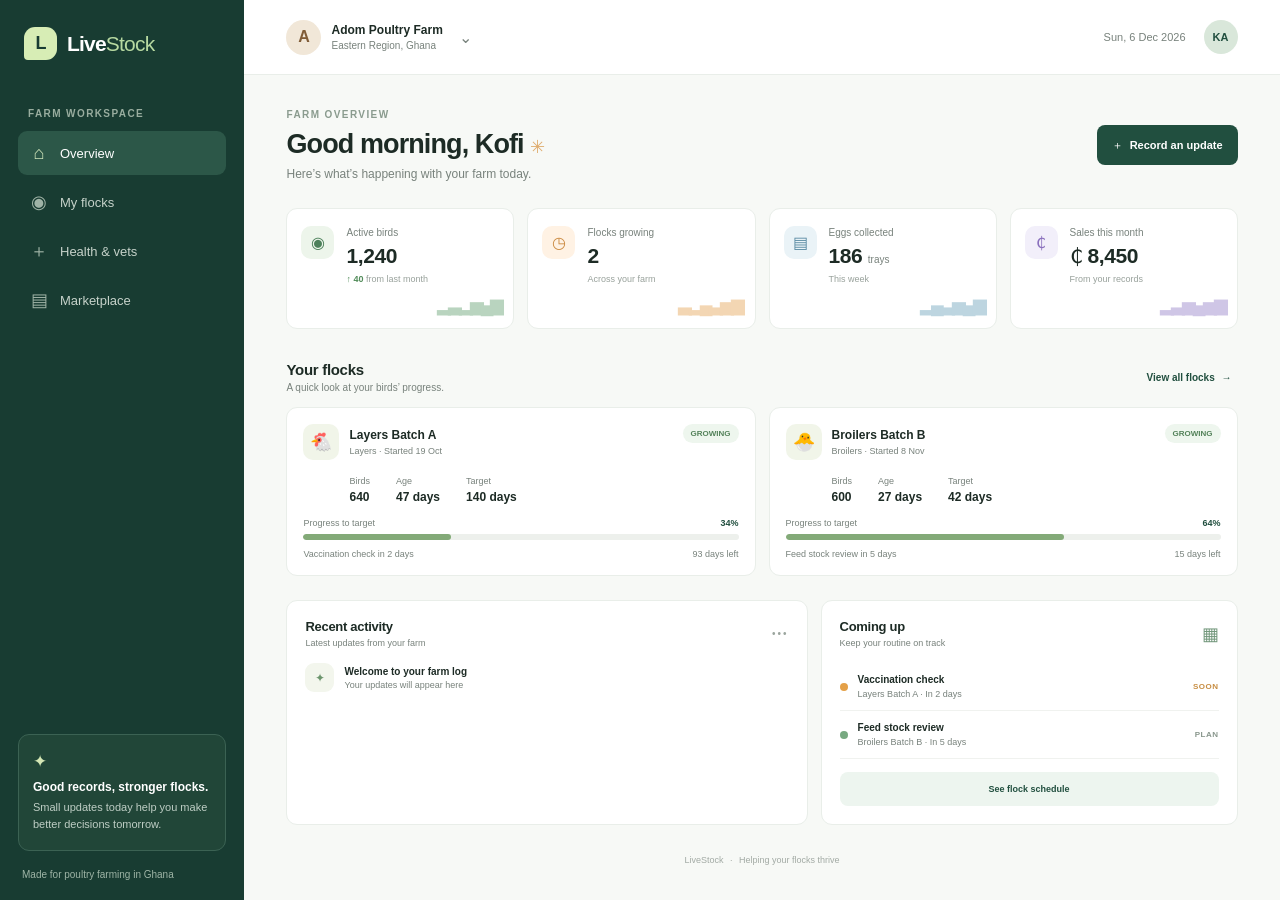
==== index.html @ fc3b12ac "Prototype" ====
<!doctype html>
<html lang="en">
  <head>
    <meta charset="utf-8">
    <meta name="viewport" content="width=device-width, initial-scale=1">
    <meta name="theme-color" content="#183c32">
    <meta name="description" content="LiveStock helps poultry farmers track flocks, find veterinary support, and connect with buyers.">
    <title>LiveStock | Poultry farm companion</title>
    <link rel="stylesheet" href="styles.css">
    <script src="app.js" defer></script>
  </head>
  <body>
    <div class="app-shell">
      <aside class="sidebar" aria-label="Main navigation">
        <a class="brand" href="#dashboard" aria-label="LiveStock home">
          <span class="brand-mark" aria-hidden="true">L</span>
          <span>Live<span class="brand-light">Stock</span></span>
        </a>
        <p class="nav-label">FARM WORKSPACE</p>
        <nav class="main-nav">
          <button class="nav-link active" type="button" data-view="dashboard"><span aria-hidden="true">⌂</span> Overview</button>
          <button class="nav-link" type="button" data-view="flocks"><span aria-hidden="true">◉</span> My flocks</button>
          <button class="nav-link" type="button" data-view="health"><span aria-hidden="true">＋</span> Health & vets</button>
          <button class="nav-link" type="button" data-view="market"><span aria-hidden="true">▤</span> Marketplace</button>
        </nav>
        <div class="sidebar-note">
          <span class="note-icon" aria-hidden="true">✦</span>
          <strong>Good records, stronger flocks.</strong>
          <p>Small updates today help you make better decisions tomorrow.</p>
        </div>
        <div class="sidebar-footer">Made for poultry farming in Ghana</div>
      </aside>

      <main class="main-content">
        <header class="topbar">
          <div class="mobile-brand"><span class="brand-mark" aria-hidden="true">L</span> LiveStock</div>
          <div class="farm-switcher">
            <span class="farm-avatar" aria-hidden="true">A</span>
            <span><strong>Adom Poultry Farm</strong><small>Eastern Region, Ghana</small></span>
            <span class="chevron" aria-hidden="true">⌄</span>
          </div>
          <div class="topbar-right">
            <span class="today" id="today-date"></span>
            <button class="avatar-button" type="button" aria-label="Farmer profile">KA</button>
          </div>
        </header>

        <div class="content-wrap">
          <section class="view active" id="dashboard-view" aria-labelledby="welcome-title">
            <div class="welcome-row">
              <div>
                <p class="eyebrow">FARM OVERVIEW</p>
                <h1 id="welcome-title">Good morning, Kofi <span aria-hidden="true">✳</span></h1>
                <p class="subheading">Here’s what’s happening with your farm today.</p>
              </div>
              <button class="button button-primary" type="button" data-go="flocks">＋ <span>Record an update</span></button>
            </div>

            <div class="stat-grid" aria-label="Farm summary">
              <article class="stat-card">
                <div class="stat-icon green" aria-hidden="true">◉</div>
                <div><p>Active birds</p><strong id="active-birds">1,240</strong><small><span class="positive">↑ 40</span> from last month</small></div>
                <span class="stat-sparkline green-line" aria-hidden="true">▂▃▂▅▄▆</span>
              </article>
              <article class="stat-card">
                <div class="stat-icon orange" aria-hidden="true">◷</div>
                <div><p>Flocks growing</p><strong id="flock-count">2</strong><small>Across your farm</small></div>
                <span class="stat-sparkline orange-line" aria-hidden="true">▃▂▄▃▅▆</span>
              </article>
              <article class="stat-card">
                <div class="stat-icon blue" aria-hidden="true">▤</div>
                <div><p>Eggs collected</p><strong>186 <small class="unit">trays</small></strong><small>This week</small></div>
                <span class="stat-sparkline blue-line" aria-hidden="true">▂▄▃▅▄▆</span>
              </article>
              <article class="stat-card">
                <div class="stat-icon purple" aria-hidden="true">₵</div>
                <div><p>Sales this month</p><strong>₵ 8,450</strong><small>From your records</small></div>
                <span class="stat-sparkline purple-line" aria-hidden="true">▂▃▅▄▅▆</span>
              </article>
            </div>

            <div class="section-heading">
              <div><h2>Your flocks</h2><p>A quick look at your birds’ progress.</p></div>
              <button class="text-button" type="button" data-go="flocks">View all flocks <span aria-hidden="true">→</span></button>
            </div>
            <div class="flock-grid" id="dashboard-flocks"></div>

            <div class="lower-grid">
              <article class="panel activity-panel">
                <div class="panel-heading"><div><h2>Recent activity</h2><p>Latest updates from your farm</p></div><span class="more-dots" aria-hidden="true">•••</span></div>
                <div class="activity-list" id="activity-list"></div>
              </article>
              <article class="panel reminder-panel">
                <div class="panel-heading"><div><h2>Coming up</h2><p>Keep your routine on track</p></div><span class="calendar-icon" aria-hidden="true">▦</span></div>
                <div class="reminder-item"><span class="reminder-dot amber"></span><span><strong>Vaccination check</strong><small>Layers Batch A · In 2 days</small></span><span class="reminder-tag">SOON</span></div>
                <div class="reminder-item"><span class="reminder-dot green-dot"></span><span><strong>Feed stock review</strong><small>Broilers Batch B · In 5 days</small></span><span class="reminder-tag muted-tag">PLAN</span></div>
                <button class="button button-soft full-button" type="button" data-go="flocks">See flock schedule</button>
              </article>
            </div>
          </section>

          <section class="view" id="flocks-view" aria-labelledby="flocks-title" hidden>
            <div class="page-heading">
              <div><p class="eyebrow">FLOCK MANAGEMENT</p><h1 id="flocks-title">My flocks</h1><p class="subheading">Track growth, care, and day-to-day farm records.</p></div>
              <button class="button button-primary" type="button" id="show-log-form">＋ <span>Log a flock update</span></button>
            </div>
            <div class="flock-grid full-flock-grid" id="all-flocks"></div>
            <article class="panel log-panel">
              <div class="panel-heading"><div><h2>Record an update</h2><p>Add a note to your farm log. Records are saved in this browser.</p></div></div>
              <form id="log-form" class="form-grid">
                <label>Flock<select name="flock" id="log-flock" required></select></label>
                <label>Update type<select name="type" required><option>Feed</option><option>Water</option><option>Weight</option><option>Vaccination</option><option>Treatment</option><option>Mortality</option><option>General note</option></select></label>
                <label>Details<input name="details" required maxlength="180" placeholder="e.g. 2 bags of starter feed"></label>
                <label>Date<input name="date" type="date" required></label>
                <div class="form-actions"><button class="button button-primary" type="submit">Save update</button><span class="form-status" id="log-status" role="status"></span></div>
              </form>
            </article>
            <article class="panel">
              <div class="panel-heading"><div><h2>Farm log</h2><p>Your latest recorded flock updates</p></div></div>
              <div class="table-wrap"><table><thead><tr><th>Date</th><th>Flock</th><th>Type</th><th>Details</th></tr></thead><tbody id="log-table"></tbody></table></div>
            </article>
          </section>

          <section class="view" id="health-view" aria-labelledby="health-title" hidden>
            <div class="page-heading">
              <div><p class="eyebrow">CARE & SUPPORT</p><h1 id="health-title">Health & vets</h1><p class="subheading">Organize what you’re seeing and connect with qualified local help.</p></div>
            </div>
            <div class="health-grid">
              <article class="panel triage-panel">
                <div class="panel-heading"><div><h2>Describe a concern</h2><p>Share observations to prepare for a conversation with a vet.</p></div><span class="health-icon" aria-hidden="true">＋</span></div>
                <form id="health-form" class="stack-form">
                  <label>Which flock?
                    <select id="health-flock" required></select>
                  </label>
                  <label>What have you noticed?
                    <textarea id="symptoms" rows="4" maxlength="500" required placeholder="Describe changes in behavior, appetite, droppings, breathing, or egg production."></textarea>
                  </label>
                  <label class="check-row"><input id="urgent-signs" type="checkbox"> <span>Severe signs: sudden deaths, breathing difficulty, inability to stand, or rapid spread</span></label>
                  <button class="button button-primary" type="submit">Prepare next steps</button>
                </form>
                <div id="health-result" class="health-result" role="status" hidden></div>
                <p class="disclaimer"><strong>Important:</strong> LiveStock does not diagnose illness or prescribe treatment. A qualified veterinary professional must assess your birds and confirm care.</p>
              </article>
              <article class="panel vet-panel">
                <div class="panel-heading"><div><h2>Nearby veterinary help</h2><p>Find a verified professional in your area</p></div><span class="location-icon" aria-hidden="true">⌖</span></div>
                <div class="empty-directory">
                  <span class="empty-icon" aria-hidden="true">⌖</span>
                  <h3>Local directory coming soon</h3>
                  <p>We’re building a verified directory for Ghana. Contact your district veterinary office or a known licensed vet while this directory is being set up.</p>
                  <span class="verification-pill">Provider verification required</span>
                </div>
              </article>
            </div>
            <article class="safety-banner"><span aria-hidden="true">✦</span><p><strong>Medicines need the right guidance.</strong> Never use a medicine based only on an app suggestion. Use verified suppliers and follow the advice of a qualified vet.</p></article>
          </section>

          <section class="view" id="market-view" aria-labelledby="market-title" hidden>
            <div class="page-heading">
              <div><p class="eyebrow">GROW YOUR BUSINESS</p><h1 id="market-title">Marketplace</h1><p class="subheading">Create a listing and connect with potential buyers.</p></div>
              <button class="button button-primary" type="button" id="show-listing-form">＋ <span>Create a listing</span></button>
            </div>
            <div class="market-banner"><div><span class="market-kicker">LOCAL CONNECTIONS</span><h2>Your next customer could be nearby.</h2><p>List eggs or birds, share availability, and start a conversation with buyers.</p></div><span class="market-art" aria-hidden="true">✳</span></div>
            <article class="panel listing-panel" id="listing-panel" hidden>
              <div class="panel-heading"><div><h2>New listing</h2><p>Listings are saved in this browser in this prototype.</p></div></div>
              <form id="listing-form" class="form-grid">
                <label>What are you listing?<select name="kind" required><option>Eggs</option><option>Live birds</option><option>Poultry supplies</option></select></label>
                <label>Title<input name="title" maxlength="80" required placeholder="e.g. Fresh layers’ eggs"></label>
                <label>Quantity<input name="quantity" maxlength="40" required placeholder="e.g. 20 trays"></label>
                <label>Price (GHS)<input name="price" type="number" min="0" step="0.01" required placeholder="0.00"></label>
                <label class="wide-field">Location<input name="location" maxlength="80" required placeholder="Town or district"></label>
                <div class="form-actions"><button class="button button-primary" type="submit">Publish listing</button><span class="form-status" id="listing-status" role="status"></span></div>
              </form>
            </article>
            <div class="market-heading"><div><h2>Listings</h2><p id="listing-count">Listings from your farm</p></div><label class="search-box"><span aria-hidden="true">⌕</span><input id="listing-search" type="search" placeholder="Search listings" aria-label="Search listings"></label></div>
            <div class="listing-grid" id="listing-grid"></div>
            <p class="market-note">Prototype only: listings are local to this browser. LiveStock does not process orders, payments, or medicine sales here. Verify buyers and sellers before any transaction.</p>
          </section>
          <footer class="content-footer">LiveStock <span>·</span> Helping your flocks thrive</footer>
        </div>
      </main>
    </div>
  </body>
</html>
---- styles.css ----
:root {
  color-scheme: light;
  --ink: #1d2b25;
  --muted: #78827c;
  --line: #e9eee9;
  --green: #214f3f;
  --green-dark: #183c32;
  --green-soft: #edf5ef;
  --surface: #fff;
  --canvas: #f7f9f6;
  --orange: #e6a054;
  font-family: "DM Sans", "Segoe UI", sans-serif;
  font-synthesis: none;
  text-rendering: optimizeLegibility;
}

* { box-sizing: border-box; }
body { margin: 0; min-width: 320px; background: var(--canvas); color: var(--ink); }
button, input, select, textarea { font: inherit; }
button { cursor: pointer; }
.app-shell { min-height: 100vh; }
.sidebar { position: fixed; inset: 0 auto 0 0; z-index: 3; display: flex; width: 244px; flex-direction: column; padding: 27px 18px 20px; background: var(--green-dark); color: #fff; }
.brand { display: flex; align-items: center; gap: 10px; margin: 0 0 48px 6px; color: #fff; font: 800 21px Manrope, sans-serif; letter-spacing: -.8px; text-decoration: none; }
.brand-mark { display: inline-grid; width: 33px; height: 33px; place-items: center; border-radius: 11px 11px 11px 4px; background: #d7edb5; color: var(--green-dark); font: 800 18px Manrope, sans-serif; }
.brand-light { color: #b7d9a1; font-weight: 500; }
.nav-label, .eyebrow, .market-kicker { color: #99ad9f; font-size: 10px; font-weight: 700; letter-spacing: 1.4px; }
.nav-label { margin: 0 0 12px 10px; }
.main-nav { display: grid; gap: 5px; }
.nav-link { display: flex; min-height: 44px; align-items: center; gap: 12px; border: 0; border-radius: 9px; padding: 0 12px; background: transparent; color: #c6d2ca; text-align: left; font-size: 13px; font-weight: 500; }
.nav-link span { width: 18px; color: #9fb3a6; font-size: 18px; text-align: center; }
.nav-link:hover, .nav-link.active { background: #2c5748; color: #fff; }
.nav-link.active span { color: #d5e9be; }
.sidebar-note { margin-top: auto; padding: 16px 14px; border: 1px solid #3b6253; border-radius: 11px; background: #214638; }
.note-icon { color: #d4e7b5; font-size: 17px; }
.sidebar-note strong { display: block; margin: 8px 0 5px; font-size: 12px; }
.sidebar-note p { margin: 0; color: #bfcec5; font-size: 11px; line-height: 1.6; }
.sidebar-footer { margin: 18px 0 0 4px; color: #9eb4a6; font-size: 10px; }
.main-content { min-height: 100vh; margin-left: 244px; }
.topbar { position: sticky; top: 0; z-index: 2; display: flex; height: 75px; align-items: center; justify-content: space-between; border-bottom: 1px solid var(--line); padding: 0 4.1%; background: rgba(255,255,255,.94); backdrop-filter: blur(12px); }
.farm-switcher, .topbar-right { display: flex; align-items: center; }
.farm-switcher { gap: 10px; }
.farm-avatar { display: grid; width: 35px; height: 35px; place-items: center; border-radius: 50%; background: #f1e7d8; color: #805c37; font-weight: 700; }
.farm-switcher strong, .farm-switcher small { display: block; }
.farm-switcher strong { font-size: 12px; }
.farm-switcher small { margin-top: 3px; color: var(--muted); font-size: 10px; }
.chevron { margin-left: 6px; color: var(--muted); }
.topbar-right { gap: 18px; }
.today { color: var(--muted); font-size: 11px; }
.avatar-button { width: 34px; height: 34px; border: 0; border-radius: 50%; background: #d9e7da; color: var(--green); font-size: 11px; font-weight: 700; }
.mobile-brand { display: none; }
.content-wrap { width: min(1200px, 100%); margin: 0 auto; padding: 34px 4.1% 24px; }
.view { display: none; }
.view.active { display: block; }
.welcome-row, .page-heading { display: flex; align-items: center; justify-content: space-between; gap: 18px; }
.eyebrow { margin: 0 0 9px; color: #8a9b8e; }
h1, h2, h3, p { margin-top: 0; }
h1 { margin-bottom: 7px; font: 700 27px Manrope, sans-serif; letter-spacing: -.9px; }
h1 span { color: #dfab6c; font-size: 18px; }
.subheading { margin: 0; color: var(--muted); font-size: 12px; }
.button { display: inline-flex; min-height: 40px; align-items: center; justify-content: center; gap: 7px; border: 0; border-radius: 8px; padding: 0 15px; font-size: 11px; font-weight: 700; transition: background .15s, transform .15s; }
.button:active { transform: translateY(1px); }
.button-primary { background: var(--green); color: #fff; }
.button-primary:hover { background: var(--green-dark); }
.button-soft { background: var(--green-soft); color: var(--green); }
.button-soft:hover { background: #dfede2; }
.stat-grid { display: grid; grid-template-columns: repeat(4, minmax(0, 1fr)); gap: 13px; margin: 27px 0 32px; }
.stat-card { position: relative; display: flex; min-height: 121px; align-items: flex-start; gap: 12px; overflow: hidden; border: 1px solid var(--line); border-radius: 11px; padding: 17px 14px; background: var(--surface); }
.stat-icon { display: grid; width: 33px; height: 33px; flex: 0 0 auto; place-items: center; border-radius: 10px; font-size: 16px; }
.stat-icon.green { background: #edf5eb; color: #4c805a; }
.stat-icon.orange { background: #fff2e4; color: #cb8a41; }
.stat-icon.blue { background: #eaf3f7; color: #598aa2; }
.stat-icon.purple { background: #f2effa; color: #8a70bd; }
.stat-card p { margin: 1px 0 6px; color: var(--muted); font-size: 10px; }
.stat-card strong { display: block; font: 700 21px Manrope, sans-serif; letter-spacing: -.4px; }
.stat-card strong .unit { display: inline; color: var(--muted); font: 500 10px "DM Sans", sans-serif; letter-spacing: 0; }
.stat-card small { display: block; margin-top: 6px; color: #98a19b; font-size: 9px; }
.positive { color: #528c5a; font-weight: 700; }
.stat-sparkline { position: absolute; right: 12px; bottom: 12px; font-size: 18px; letter-spacing: -3px; opacity: .48; }
.green-line { color: #6ea77a; }.orange-line { color: #e7aa62; }.blue-line { color: #76a9bf; }.purple-line { color: #9d8acb; }
.section-heading, .market-heading { display: flex; align-items: center; justify-content: space-between; margin-bottom: 14px; }
.section-heading h2, .market-heading h2, .panel-heading h2 { margin: 0 0 4px; font: 700 15px Manrope, sans-serif; letter-spacing: -.3px; }
.section-heading p, .market-heading p, .panel-heading p { margin: 0; color: var(--muted); font-size: 10px; }
.text-button { border: 0; background: transparent; color: var(--green); font-size: 10px; font-weight: 700; }
.text-button span { margin-left: 4px; }
.flock-grid { display: grid; grid-template-columns: repeat(2, minmax(0, 1fr)); gap: 13px; }
.flock-card { border: 1px solid var(--line); border-radius: 11px; padding: 16px; background: var(--surface); }
.flock-card-top { display: flex; align-items: flex-start; justify-content: space-between; gap: 10px; }
.bird-badge { display: grid; width: 36px; height: 36px; place-items: center; border-radius: 10px; background: #f1f5e9; font-size: 18px; }
.flock-title { display: flex; flex: 1; align-items: center; gap: 10px; }
.flock-title h3 { margin: 0 0 4px; font: 700 12px Manrope, sans-serif; }
.flock-title p { margin: 0; color: var(--muted); font-size: 9px; }
.status-pill, .verification-pill { display: inline-flex; align-items: center; border-radius: 20px; padding: 5px 8px; background: #eef6ee; color: #54825a; font-size: 8px; font-weight: 700; }
.flock-stats { display: flex; gap: 26px; margin: 16px 0 14px 46px; }
.flock-stats span { color: var(--muted); font-size: 9px; }
.flock-stats strong { display: block; margin-top: 4px; color: var(--ink); font-size: 12px; }
.progress-label { display: flex; justify-content: space-between; margin-bottom: 6px; color: var(--muted); font-size: 9px; }
.progress-label strong { color: var(--green); font-size: 9px; }
.progress-track { height: 6px; overflow: hidden; border-radius: 9px; background: #edf0ec; }
.progress-bar { height: 100%; border-radius: inherit; background: #83aa78; }
.flock-footer { display: flex; justify-content: space-between; margin-top: 9px; color: var(--muted); font-size: 9px; }
.lower-grid { display: grid; grid-template-columns: 1.25fr 1fr; gap: 13px; margin-top: 24px; }
.panel { border: 1px solid var(--line); border-radius: 11px; padding: 18px; background: var(--surface); }
.panel-heading { display: flex; align-items: center; justify-content: space-between; margin-bottom: 15px; }
.panel-heading h2 { font-size: 13px; }
.panel-heading p { font-size: 9px; }
.more-dots { color: #9ba59e; font-size: 10px; letter-spacing: 2px; }
.activity-list { display: grid; gap: 14px; }
.activity-item { display: flex; align-items: center; gap: 10px; }
.activity-symbol { display: grid; width: 29px; height: 29px; flex: 0 0 auto; place-items: center; border-radius: 9px; background: #f3f6ed; color: #6c956d; font-size: 12px; }
.activity-item strong, .activity-item small { display: block; }
.activity-item strong { font-size: 10px; font-weight: 600; }
.activity-item small { margin-top: 3px; color: var(--muted); font-size: 9px; }
.activity-time { margin-left: auto; color: #a1a9a3; font-size: 8px; white-space: nowrap; }
.calendar-icon { color: #72977b; font-size: 18px; }
.reminder-item { display: flex; align-items: center; gap: 10px; padding: 11px 0; border-bottom: 1px solid #f0f2ef; }
.reminder-dot { width: 8px; height: 8px; flex: 0 0 auto; border-radius: 50%; }
.amber { background: #e4a048; }.green-dot { background: #78a981; }
.reminder-item span:nth-child(2) { flex: 1; }
.reminder-item strong, .reminder-item small { display: block; }
.reminder-item strong { font-size: 10px; font-weight: 600; }
.reminder-item small { margin-top: 4px; color: var(--muted); font-size: 9px; }
.reminder-tag { color: #c78d42; font-size: 8px; font-weight: 700; letter-spacing: .5px; }
.muted-tag { color: #89978d; }
.full-button { width: 100%; min-height: 34px; margin-top: 13px; font-size: 9px; }
.content-footer { margin-top: 30px; color: #a2aaa4; font-size: 9px; text-align: center; }
.content-footer span { margin: 0 4px; }
.page-heading { margin: 3px 0 26px; }
.page-heading h1 { margin-bottom: 7px; }
.full-flock-grid { margin-bottom: 20px; }
.log-panel { margin-bottom: 16px; }
.form-grid { display: grid; grid-template-columns: repeat(2, minmax(0, 1fr)); gap: 13px; }
label { display: grid; gap: 6px; color: #57635b; font-size: 10px; font-weight: 600; }
input, select, textarea { width: 100%; min-height: 38px; border: 1px solid #dfe6df; border-radius: 7px; padding: 9px 10px; outline: none; background: #fff; color: var(--ink); font-size: 11px; }
input:focus, select:focus, textarea:focus { border-color: #7fa68a; box-shadow: 0 0 0 3px rgba(89, 134, 101, .12); }
textarea { resize: vertical; }
.form-actions { display: flex; align-items: center; gap: 12px; }
.form-status { color: #54825a; font-size: 10px; }
.table-wrap { overflow-x: auto; }
table { width: 100%; border-collapse: collapse; text-align: left; }
th { padding: 10px 8px; color: #8a958d; font-size: 9px; font-weight: 600; }
td { padding: 11px 8px; border-top: 1px solid #eff2ee; color: #58645c; font-size: 10px; }
td:first-child { white-space: nowrap; }
.health-grid { display: grid; grid-template-columns: 1.1fr .9fr; gap: 15px; }
.health-icon, .location-icon { color: #77a17b; font-size: 20px; }
.stack-form { display: grid; gap: 14px; }
.check-row { display: flex; align-items: flex-start; gap: 8px; line-height: 1.5; }
.check-row input { width: 14px; min-height: 14px; height: 14px; margin: 0; accent-color: var(--green); }
.health-result { margin-top: 15px; border-radius: 8px; padding: 13px; background: var(--green-soft); color: #345b3e; font-size: 11px; line-height: 1.55; }
.health-result.urgent { background: #fff2ea; color: #814a2b; }
.disclaimer { margin: 15px 0 0; border-top: 1px solid var(--line); padding-top: 13px; color: var(--muted); font-size: 9px; line-height: 1.55; }
.empty-directory { display: grid; justify-items: center; padding: 19px 16px 9px; text-align: center; }
.empty-icon { display: grid; width: 45px; height: 45px; place-items: center; border-radius: 50%; background: #eef5ed; color: #69916d; font-size: 22px; }
.empty-directory h3 { margin: 13px 0 6px; font: 700 12px Manrope, sans-serif; }
.empty-directory p { max-width: 300px; margin-bottom: 13px; color: var(--muted); font-size: 10px; line-height: 1.65; }
.verification-pill { background: #f2f4ef; color: #77877a; }
.safety-banner { display: flex; align-items: flex-start; gap: 11px; margin-top: 15px; border: 1px solid #ede5d0; border-radius: 10px; padding: 14px 16px; background: #fffcf4; color: #7b6540; }
.safety-banner > span { color: #c59746; }
.safety-banner p { margin: 0; font-size: 10px; line-height: 1.55; }
.market-banner { position: relative; display: flex; min-height: 147px; align-items: center; justify-content: space-between; overflow: hidden; margin-bottom: 22px; border-radius: 12px; padding: 22px 26px; background: #edf4e9; }
.market-banner h2 { margin: 7px 0; font: 700 19px Manrope, sans-serif; letter-spacing: -.5px; }
.market-banner p { margin: 0; color: #6f7f70; font-size: 10px; }
.market-kicker { color: #728c70; }
.market-art { position: absolute; right: 38px; color: #d0e2c3; font-size: 115px; line-height: 1; }
.listing-panel { margin: 0 0 20px; }
.wide-field { grid-column: 1 / -1; }
.market-heading { margin: 0 0 13px; }
.search-box { display: flex; width: min(230px, 45%); align-items: center; gap: 7px; border: 1px solid #e3e9e3; border-radius: 7px; padding: 0 9px; background: #fff; color: #92a098; }
.search-box input { min-height: 34px; border: 0; padding: 0; box-shadow: none; }
.listing-grid { display: grid; grid-template-columns: repeat(3, minmax(0, 1fr)); gap: 13px; }
.listing-card { overflow: hidden; border: 1px solid var(--line); border-radius: 10px; background: #fff; }
.listing-art { display: grid; height: 90px; place-items: center; background: #f1f5ec; color: #7b9b76; font-size: 28px; }
.listing-card:nth-child(3n + 2) .listing-art { background: #f8f2e8; color: #b28c56; }
.listing-card:nth-child(3n) .listing-art { background: #edf3f4; color: #7199a1; }
.listing-body { padding: 12px; }
.listing-kind { color: #7a9a78; font-size: 8px; font-weight: 700; letter-spacing: .8px; text-transform: uppercase; }
.listing-body h3 { margin: 6px 0; font: 700 12px Manrope, sans-serif; }
.listing-detail { display: flex; justify-content: space-between; color: var(--muted); font-size: 9px; }
.listing-price { margin-top: 11px; font: 700 14px Manrope, sans-serif; }
.listing-location { margin-top: 5px; color: var(--muted); font-size: 9px; }
.market-note { margin: 15px 0 0; color: #8a958d; font-size: 9px; line-height: 1.5; }

@media (max-width: 1050px) {
  .sidebar { width: 210px; padding-inline: 14px; }
  .main-content { margin-left: 210px; }
  .stat-grid { grid-template-columns: repeat(2, minmax(0, 1fr)); }
  .stat-card { min-height: 105px; }
}
@media (max-width: 760px) {
  .sidebar { position: fixed; inset: auto 0 0; width: 100%; height: 64px; flex-direction: row; align-items: center; justify-content: center; padding: 5px 8px; }
  .sidebar .brand, .nav-label, .sidebar-note, .sidebar-footer { display: none; }
  .main-nav { width: 100%; grid-template-columns: repeat(4, 1fr); gap: 2px; }
  .nav-link { min-height: 52px; flex-direction: column; justify-content: center; gap: 2px; padding: 3px 2px; font-size: 8px; }
  .nav-link span { width: auto; font-size: 16px; }
  .main-content { margin-left: 0; padding-bottom: 64px; }
  .topbar { height: 60px; padding: 0 17px; }
  .mobile-brand { display: flex; align-items: center; gap: 8px; color: var(--green-dark); font: 800 15px Manrope, sans-serif; }
  .mobile-brand .brand-mark { width: 27px; height: 27px; border-radius: 9px 9px 9px 3px; font-size: 14px; }
  .farm-switcher { display: none; }
  .topbar-right { gap: 10px; }
  .today { font-size: 9px; }
  .content-wrap { padding: 24px 16px; }
  .welcome-row, .page-heading { align-items: flex-start; }
  .welcome-row { flex-direction: column; }
  .welcome-row .button { align-self: stretch; }
  h1 { font-size: 23px; }
  .stat-grid { gap: 9px; margin: 21px 0 25px; }
  .stat-card { min-height: 108px; gap: 8px; padding: 13px 10px; }
  .stat-icon { width: 28px; height: 28px; }
  .stat-card strong { font-size: 18px; }
  .stat-sparkline { right: 7px; bottom: 7px; font-size: 14px; }
  .flock-grid, .lower-grid, .health-grid, .listing-grid { grid-template-columns: 1fr; }
  .lower-grid { margin-top: 15px; }
  .page-heading { flex-direction: column; }
  .page-heading .button { align-self: stretch; }
  .form-grid { grid-template-columns: 1fr; }
  .wide-field { grid-column: auto; }
  .market-banner { min-height: 140px; padding: 20px; }
  .market-banner h2 { max-width: 250px; font-size: 17px; }
  .market-art { right: 12px; font-size: 76px; }
  .market-heading { align-items: flex-start; flex-direction: column; gap: 11px; }
  .search-box { width: 100%; }
}
@media (prefers-reduced-motion: reduce) {
  *, *::before, *::after { scroll-behavior: auto !important; transition-duration: .01ms !important; }
}
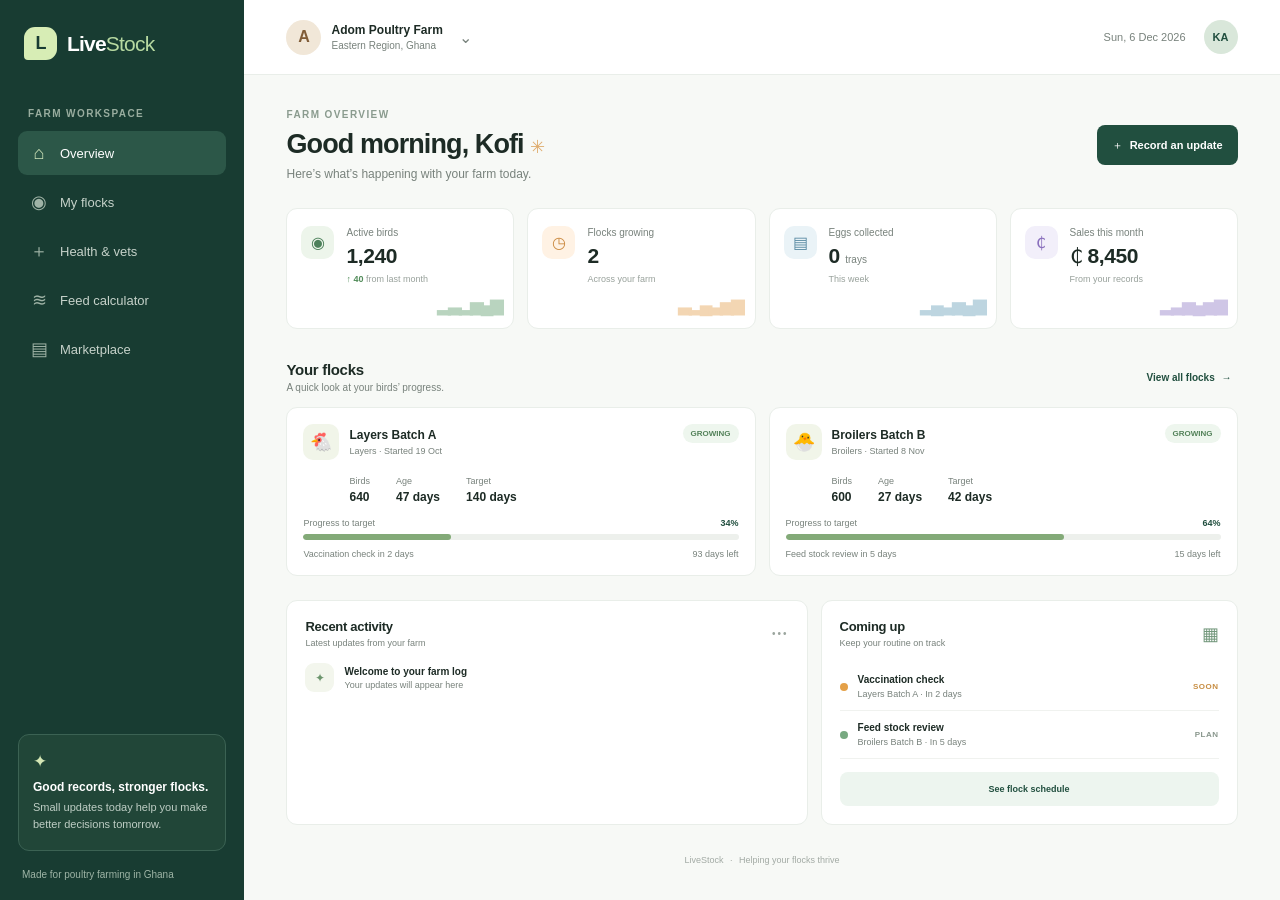
==== commit 8d7e3f5d: "new features" ====
--- a/index.html
+++ b/index.html
@@ -21,6 +21,7 @@
           <button class="nav-link active" type="button" data-view="dashboard"><span aria-hidden="true">⌂</span> Overview</button>
           <button class="nav-link" type="button" data-view="flocks"><span aria-hidden="true">◉</span> My flocks</button>
           <button class="nav-link" type="button" data-view="health"><span aria-hidden="true">＋</span> Health & vets</button>
+          <button class="nav-link" type="button" data-view="feed-calculator"><span aria-hidden="true">≋</span> Feed calculator</button>
           <button class="nav-link" type="button" data-view="market"><span aria-hidden="true">▤</span> Marketplace</button>
         </nav>
         <div class="sidebar-note">
@@ -69,7 +70,7 @@
               </article>
               <article class="stat-card">
                 <div class="stat-icon blue" aria-hidden="true">▤</div>
-                <div><p>Eggs collected</p><strong>186 <small class="unit">trays</small></strong><small>This week</small></div>
+                <div><p>Eggs collected</p><strong><span id="eggs-this-week">0</span> <small class="unit">trays</small></strong><small>This week</small></div>
                 <span class="stat-sparkline blue-line" aria-hidden="true">▂▄▃▅▄▆</span>
               </article>
               <article class="stat-card">
@@ -105,6 +106,17 @@
               <button class="button button-primary" type="button" id="show-log-form">＋ <span>Log a flock update</span></button>
             </div>
             <div class="flock-grid full-flock-grid" id="all-flocks"></div>
+            <article class="panel log-panel">
+              <div class="panel-heading"><div><h2>Egg collection</h2><p>Record trays collected by flock. Records are saved in this browser.</p></div></div>
+              <form id="egg-form" class="form-grid">
+                <label>Flock<select name="flock" id="egg-flock" required></select></label>
+                <label>Trays collected<input name="trays" type="number" min="0.1" step="0.1" required placeholder="e.g. 12"></label>
+                <label>Date<input name="date" type="date" required></label>
+                <label>Notes<input name="notes" maxlength="180" placeholder="Optional"></label>
+                <div class="form-actions"><button class="button button-primary" type="submit">Save collection</button><span class="form-status" id="egg-status" role="status"></span></div>
+              </form>
+              <div class="table-wrap egg-table-wrap"><table><thead><tr><th>Date</th><th>Flock</th><th>Trays</th><th>Notes</th></tr></thead><tbody id="egg-table"></tbody></table></div>
+            </article>
             <article class="panel log-panel">
               <div class="panel-heading"><div><h2>Record an update</h2><p>Add a note to your farm log. Records are saved in this browser.</p></div></div>
               <form id="log-form" class="form-grid">
@@ -136,9 +148,20 @@
                     <textarea id="symptoms" rows="4" maxlength="500" required placeholder="Describe changes in behavior, appetite, droppings, breathing, or egg production."></textarea>
                   </label>
                   <label class="check-row"><input id="urgent-signs" type="checkbox"> <span>Severe signs: sudden deaths, breathing difficulty, inability to stand, or rapid spread</span></label>
+                  <label class="photo-field">Photos of the condition
+                    <input id="health-photos" type="file" accept="image/*" capture="environment" multiple>
+                    <small>Take a picture or choose existing images. Up to 5 photos, 10 MB each.</small>
+                  </label>
+                  <div id="health-photo-previews" class="photo-preview-grid" aria-live="polite"></div>
+                  <span id="health-photo-status" class="form-status" role="status"></span>
                   <button class="button button-primary" type="submit">Prepare next steps</button>
                 </form>
                 <div id="health-result" class="health-result" role="status" hidden></div>
+                <div id="health-share-actions" class="health-share-actions" hidden>
+                  <button id="share-health-report" class="button button-soft" type="button">↗ <span>Share photos with vet</span></button>
+                  <span id="health-share-status" class="form-status" role="status"></span>
+                </div>
+                <p class="photo-sharing-note">Photos stay on this device until you choose Share. LiveStock does not upload them to a server.</p>
                 <p class="disclaimer"><strong>Important:</strong> LiveStock does not diagnose illness or prescribe treatment. A qualified veterinary professional must assess your birds and confirm care.</p>
               </article>
               <article class="panel vet-panel">
@@ -154,26 +177,97 @@
             <article class="safety-banner"><span aria-hidden="true">✦</span><p><strong>Medicines need the right guidance.</strong> Never use a medicine based only on an app suggestion. Use verified suppliers and follow the advice of a qualified vet.</p></article>
           </section>
 
+          <section class="view" id="feed-calculator-view" aria-labelledby="feed-calculator-title" hidden>
+            <div class="page-heading">
+              <div><p class="eyebrow">FEED PLANNING</p><h1 id="feed-calculator-title">Feed calculator</h1><p class="subheading">Cost a formulation for your flock using ingredients and prices you have.</p></div>
+            </div>
+            <div class="feed-calculator-grid">
+              <article class="panel feed-input-panel">
+                <div class="panel-heading"><div><h2>Flock and batch</h2><p>Set the amount of feed you want to prepare.</p></div></div>
+                <form id="feed-calc-form" class="stack-form">
+                  <div class="feed-flock-fields">
+                    <label>Bird type<select id="feed-bird-type" required><option value="broiler">Broiler</option><option value="layer">Layer</option></select></label>
+                    <label>Age (weeks)<input id="feed-bird-age" type="number" min="0" max="100" step="1" value="4" required></label>
+                    <label>Number of birds<input id="feed-bird-count" type="number" min="1" step="1" value="100" required></label>
+                    <label>Days of feed to prepare<input id="feed-days" type="number" min="1" max="60" step="1" value="1" required></label>
+                    <label>Feed per bird per day (g)<input id="feed-daily-intake" type="number" min="1" step="1" required></label>
+                    <label>Budget (GHS)<input id="feed-budget" type="number" min="0.01" step="0.01" required placeholder="e.g. 500"></label>
+                  </div>
+                  <p id="feed-stage-hint" class="feed-stage-hint"></p>
+                  <div class="feed-ingredients-heading"><div><h2>Available ingredients</h2><p>Enter a price per kg and inclusion percentage for each ingredient in your approved recipe.</p></div></div>
+                  <div class="table-wrap feed-ingredient-table-wrap">
+                    <table class="feed-ingredient-table"><thead><tr><th scope="col">Available</th><th scope="col">Ingredient</th><th scope="col">Price / kg (GHS)</th><th scope="col">Inclusion (%)</th></tr></thead><tbody id="feed-ingredient-rows"></tbody></table>
+                  </div>
+                  <div class="form-actions"><button class="button button-primary" type="submit">Calculate feed cost</button><span id="feed-calc-status" class="form-status" role="alert"></span></div>
+                </form>
+              </article>
+              <div class="feed-results-column">
+                <article class="panel feed-result-panel" id="feed-calc-result" hidden aria-live="polite">
+                  <div class="panel-heading"><div><h2>Cost estimate</h2><p id="feed-result-summary"></p></div></div>
+                  <div class="feed-cost-summary">
+                    <div><span>Estimated batch cost</span><strong id="feed-total-cost"></strong></div>
+                    <div><span>Cost per kg</span><strong id="feed-cost-per-kg"></strong></div>
+                    <div><span>Budget</span><strong id="feed-budget-result"></strong></div>
+                  </div>
+                  <div class="table-wrap feed-cost-table-wrap"><table><thead><tr><th scope="col">Ingredient</th><th scope="col">Mix</th><th scope="col">Amount</th><th scope="col">Cost</th></tr></thead><tbody id="feed-cost-rows"></tbody></table></div>
+                  <p id="feed-budget-status" class="feed-budget-status" role="status"></p>
+                </article>
+                <aside class="safety-banner feed-nutrition-note"><span aria-hidden="true">✦</span><p><strong>Costing is not nutrition validation.</strong> This tool checks recipe percentages and estimates cost only. It does not verify protein, energy, amino acids, minerals, or vitamin requirements. Use a formulation approved by a qualified poultry nutritionist or veterinarian.</p></aside>
+              </div>
+            </div>
+          </section>
+
           <section class="view" id="market-view" aria-labelledby="market-title" hidden>
             <div class="page-heading">
               <div><p class="eyebrow">GROW YOUR BUSINESS</p><h1 id="market-title">Marketplace</h1><p class="subheading">Create a listing and connect with potential buyers.</p></div>
               <button class="button button-primary" type="button" id="show-listing-form">＋ <span>Create a listing</span></button>
             </div>
-            <div class="market-banner"><div><span class="market-kicker">LOCAL CONNECTIONS</span><h2>Your next customer could be nearby.</h2><p>List eggs or birds, share availability, and start a conversation with buyers.</p></div><span class="market-art" aria-hidden="true">✳</span></div>
+            <div class="market-banner"><div><span class="market-kicker">LOCAL CONNECTIONS</span><h2>Buy and sell poultry feed.</h2><p>Post available feed or publish a buy order, alongside eggs and birds.</p></div><span class="market-art" aria-hidden="true">✳</span></div>
+            <section class="price-comparison" aria-labelledby="supplier-prices-title">
+              <div class="section-heading supplier-price-heading">
+                <div><h2 id="supplier-prices-title">Feed ingredient prices</h2><p id="supplier-quote-count">Compare supplier quotes by price per kg.</p></div>
+                <button class="button button-soft" type="button" id="show-supplier-quote-form">＋ <span>Add a supplier quote</span></button>
+              </div>
+              <p class="market-note price-disclaimer">Example suppliers and prices are for demonstration only, not verified or live quotes. Confirm current prices, bag weights, and product quality directly with suppliers. Quotes you add are saved only in this browser.</p>
+              <article class="panel supplier-quote-panel" id="supplier-quote-panel" hidden>
+                <div class="panel-heading"><div><h2>Record a supplier quote</h2><p>Enter the price and bag weight to compare cost per kg.</p></div></div>
+                <form id="supplier-quote-form" class="form-grid">
+                  <label>Supplier<input name="supplier" maxlength="80" required placeholder="Supplier or shop name"></label>
+                  <label>Ingredient<select name="ingredient" required><option>Maize</option><option>Soybean meal</option><option>Fishmeal</option><option>Wheat bran</option><option>Premixes</option></select></label>
+                  <label>Price per bag (GHS)<input name="price" type="number" min="0.01" step="0.01" required placeholder="0.00"></label>
+                  <label>Bag weight (kg)<input name="bagKg" type="number" min="0.1" step="0.1" required placeholder="e.g. 50"></label>
+                  <label>Location<input name="location" maxlength="80" required placeholder="Town or district"></label>
+                  <label>Quote date<input name="date" type="date" required></label>
+                  <div class="form-actions"><button class="button button-primary" type="submit">Save quote</button><span class="form-status" id="supplier-quote-status" role="status"></span></div>
+                </form>
+              </article>
+              <div class="market-heading supplier-price-toolbar">
+                <div><h2>Supplier quotes</h2></div>
+                <div class="supplier-price-controls">
+                  <label class="listing-filter"><span class="visually-hidden">Filter ingredient</span><select id="supplier-ingredient-filter" aria-label="Filter by ingredient"><option value="all">All ingredients</option><option>Maize</option><option>Soybean meal</option><option>Fishmeal</option><option>Wheat bran</option><option>Premixes</option></select></label>
+                  <label class="search-box"><span aria-hidden="true">⌕</span><input id="supplier-location-search" type="search" placeholder="Filter by location" aria-label="Filter supplier quotes by location"></label>
+                </div>
+              </div>
+              <div class="table-wrap supplier-price-table"><table>
+                <thead><tr><th scope="col">Ingredient</th><th scope="col">Supplier</th><th scope="col">Location</th><th scope="col">Bag</th><th scope="col">Price / bag</th><th scope="col">Price / kg</th><th scope="col">Quote date</th></tr></thead>
+                <tbody id="supplier-quote-table"></tbody>
+              </table></div>
+            </section>
             <article class="panel listing-panel" id="listing-panel" hidden>
               <div class="panel-heading"><div><h2>New listing</h2><p>Listings are saved in this browser in this prototype.</p></div></div>
               <form id="listing-form" class="form-grid">
-                <label>What are you listing?<select name="kind" required><option>Eggs</option><option>Live birds</option><option>Poultry supplies</option></select></label>
+                <label>Post type<select name="kind" required><option>Eggs</option><option>Live birds</option><option>Poultry supplies</option><option>Feed for sale</option><option>Feed wanted (buy order)</option></select></label>
+                <div id="feed-type-field" class="wide-field feed-type-field" hidden><label>Feed type<select name="feedType" disabled><option>Layer mash</option><option>Chick starter</option><option>Broiler starter</option><option>Broiler grower</option><option>Broiler finisher</option><option>Other</option></select></label></div>
                 <label>Title<input name="title" maxlength="80" required placeholder="e.g. Fresh layers’ eggs"></label>
-                <label>Quantity<input name="quantity" maxlength="40" required placeholder="e.g. 20 trays"></label>
-                <label>Price (GHS)<input name="price" type="number" min="0" step="0.01" required placeholder="0.00"></label>
+                <label><span id="quantity-label">Quantity</span><input name="quantity" maxlength="40" required placeholder="e.g. 20 trays"></label>
+                <label><span id="listing-price-label">Price (GHS)</span><input name="price" type="number" min="0" step="0.01" required placeholder="0.00"></label>
                 <label class="wide-field">Location<input name="location" maxlength="80" required placeholder="Town or district"></label>
                 <div class="form-actions"><button class="button button-primary" type="submit">Publish listing</button><span class="form-status" id="listing-status" role="status"></span></div>
               </form>
             </article>
-            <div class="market-heading"><div><h2>Listings</h2><p id="listing-count">Listings from your farm</p></div><label class="search-box"><span aria-hidden="true">⌕</span><input id="listing-search" type="search" placeholder="Search listings" aria-label="Search listings"></label></div>
+            <div class="market-heading"><div><h2>Listings</h2><p id="listing-count">Listings from your farm</p></div><div class="market-filters"><label class="listing-filter"><span class="visually-hidden">Filter listings</span><select id="listing-filter" aria-label="Filter listings"><option value="all">All listings</option><option value="feed-sale">Feed for sale</option><option value="feed-wanted">Feed buy orders</option></select></label><label class="search-box"><span aria-hidden="true">⌕</span><input id="listing-search" type="search" placeholder="Search listings" aria-label="Search listings"></label></div></div>
             <div class="listing-grid" id="listing-grid"></div>
-            <p class="market-note">Prototype only: listings are local to this browser. LiveStock does not process orders, payments, or medicine sales here. Verify buyers and sellers before any transaction.</p>
+            <p class="market-note">Prototype only: posts are saved in this browser and are not visible to other farmers yet. LiveStock does not process orders or payments. Verify feed quality, seller details, and terms before any transaction.</p>
           </section>
           <footer class="content-footer">LiveStock <span>·</span> Helping your flocks thrive</footer>
         </div>
--- a/styles.css
+++ b/styles.css
@@ -136,6 +136,7 @@
 .form-actions { display: flex; align-items: center; gap: 12px; }
 .form-status { color: #54825a; font-size: 10px; }
 .table-wrap { overflow-x: auto; }
+.egg-table-wrap { margin-top: 18px; }
 table { width: 100%; border-collapse: collapse; text-align: left; }
 th { padding: 10px 8px; color: #8a958d; font-size: 9px; font-weight: 600; }
 td { padding: 11px 8px; border-top: 1px solid #eff2ee; color: #58645c; font-size: 10px; }
@@ -145,6 +146,17 @@
 .stack-form { display: grid; gap: 14px; }
 .check-row { display: flex; align-items: flex-start; gap: 8px; line-height: 1.5; }
 .check-row input { width: 14px; min-height: 14px; height: 14px; margin: 0; accent-color: var(--green); }
+.photo-field small { color: var(--muted); font-size: 9px; font-weight: 400; }
+.photo-preview-grid { display: grid; grid-template-columns: repeat(auto-fill, minmax(110px, 1fr)); gap: 9px; }
+.photo-preview { min-width: 0; overflow: hidden; border: 1px solid var(--line); border-radius: 8px; background: #fff; }
+.photo-preview img { display: block; width: 100%; aspect-ratio: 1; object-fit: cover; background: #f0f3ef; }
+.photo-preview-footer { display: flex; min-height: 34px; align-items: center; justify-content: space-between; gap: 6px; padding: 4px 7px; }
+.photo-download { overflow: hidden; color: var(--green); font-size: 9px; text-overflow: ellipsis; white-space: nowrap; }
+.photo-remove { width: 26px; height: 26px; flex: 0 0 auto; border: 0; border-radius: 6px; background: #f2f4f1; color: #59645d; font-size: 17px; line-height: 1; }
+.photo-remove:hover { background: #e7ece7; }
+.health-share-actions { display: flex; align-items: center; flex-wrap: wrap; gap: 10px; margin-top: 12px; }
+.health-share-actions[hidden] { display: none; }
+.photo-sharing-note { margin: 12px 0 0; color: var(--muted); font-size: 9px; line-height: 1.5; }
 .health-result { margin-top: 15px; border-radius: 8px; padding: 13px; background: var(--green-soft); color: #345b3e; font-size: 11px; line-height: 1.55; }
 .health-result.urgent { background: #fff2ea; color: #814a2b; }
 .disclaimer { margin: 15px 0 0; border-top: 1px solid var(--line); padding-top: 13px; color: var(--muted); font-size: 9px; line-height: 1.55; }
@@ -161,9 +173,28 @@
 .market-banner p { margin: 0; color: #6f7f70; font-size: 10px; }
 .market-kicker { color: #728c70; }
 .market-art { position: absolute; right: 38px; color: #d0e2c3; font-size: 115px; line-height: 1; }
+.price-comparison { margin-bottom: 28px; }
+.supplier-price-heading { margin-bottom: 8px; }
+.supplier-price-heading .button { white-space: nowrap; }
+.price-disclaimer { margin: 0 0 14px; }
+.supplier-quote-panel { margin-bottom: 18px; }
+.supplier-price-toolbar { margin-bottom: 9px; }
+.supplier-price-controls { display: flex; align-items: center; gap: 8px; }
+.supplier-price-controls .search-box { width: min(230px, 45vw); }
+.supplier-price-table { border: 1px solid var(--line); border-radius: 8px; background: #fff; }
+.supplier-price-table th, .supplier-price-table td { white-space: nowrap; }
+.supplier-price-table td strong, .supplier-price-table td small { display: block; }
+.supplier-price-table td strong { color: var(--ink); font-size: 10px; font-weight: 600; }
+.quote-origin { margin-top: 3px; color: var(--muted); font-size: 8px; }
+.example-quote { background: #fbfcfa; }
+.unit-price { color: var(--green); font-weight: 700; }
 .listing-panel { margin: 0 0 20px; }
 .wide-field { grid-column: 1 / -1; }
+.feed-type-field[hidden] { display: none; }
 .market-heading { margin: 0 0 13px; }
+.market-filters { display: flex; align-items: center; gap: 8px; }
+.listing-filter select { min-height: 34px; padding-block: 6px; }
+.visually-hidden { position: absolute; width: 1px; height: 1px; overflow: hidden; clip: rect(0, 0, 0, 0); white-space: nowrap; }
 .search-box { display: flex; width: min(230px, 45%); align-items: center; gap: 7px; border: 1px solid #e3e9e3; border-radius: 7px; padding: 0 9px; background: #fff; color: #92a098; }
 .search-box input { min-height: 34px; border: 0; padding: 0; box-shadow: none; }
 .listing-grid { display: grid; grid-template-columns: repeat(3, minmax(0, 1fr)); gap: 13px; }
@@ -173,6 +204,8 @@
 .listing-card:nth-child(3n) .listing-art { background: #edf3f4; color: #7199a1; }
 .listing-body { padding: 12px; }
 .listing-kind { color: #7a9a78; font-size: 8px; font-weight: 700; letter-spacing: .8px; text-transform: uppercase; }
+.listing-buy-order .listing-kind { color: #a56d2e; }
+.listing-feed-type { margin: 6px 0; color: #647168; font-size: 9px; font-weight: 600; }
 .listing-body h3 { margin: 6px 0; font: 700 12px Manrope, sans-serif; }
 .listing-detail { display: flex; justify-content: space-between; color: var(--muted); font-size: 9px; }
 .listing-price { margin-top: 11px; font: 700 14px Manrope, sans-serif; }
@@ -188,7 +221,7 @@
 @media (max-width: 760px) {
   .sidebar { position: fixed; inset: auto 0 0; width: 100%; height: 64px; flex-direction: row; align-items: center; justify-content: center; padding: 5px 8px; }
   .sidebar .brand, .nav-label, .sidebar-note, .sidebar-footer { display: none; }
-  .main-nav { width: 100%; grid-template-columns: repeat(4, 1fr); gap: 2px; }
+  .main-nav { width: 100%; grid-template-columns: repeat(5, minmax(0, 1fr)); gap: 2px; }
   .nav-link { min-height: 52px; flex-direction: column; justify-content: center; gap: 2px; padding: 3px 2px; font-size: 8px; }
   .nav-link span { width: auto; font-size: 16px; }
   .main-content { margin-left: 0; padding-bottom: 64px; }
@@ -218,7 +251,12 @@
   .market-banner h2 { max-width: 250px; font-size: 17px; }
   .market-art { right: 12px; font-size: 76px; }
   .market-heading { align-items: flex-start; flex-direction: column; gap: 11px; }
+  .market-filters { width: 100%; }
   .search-box { width: 100%; }
+  .supplier-price-heading { align-items: flex-start; flex-direction: column; }
+  .supplier-price-heading .button { align-self: stretch; }
+  .supplier-price-controls { width: 100%; flex-direction: column; align-items: stretch; }
+  .supplier-price-controls .search-box { width: 100%; }
 }
 @media (prefers-reduced-motion: reduce) {
   *, *::before, *::after { scroll-behavior: auto !important; transition-duration: .01ms !important; }
